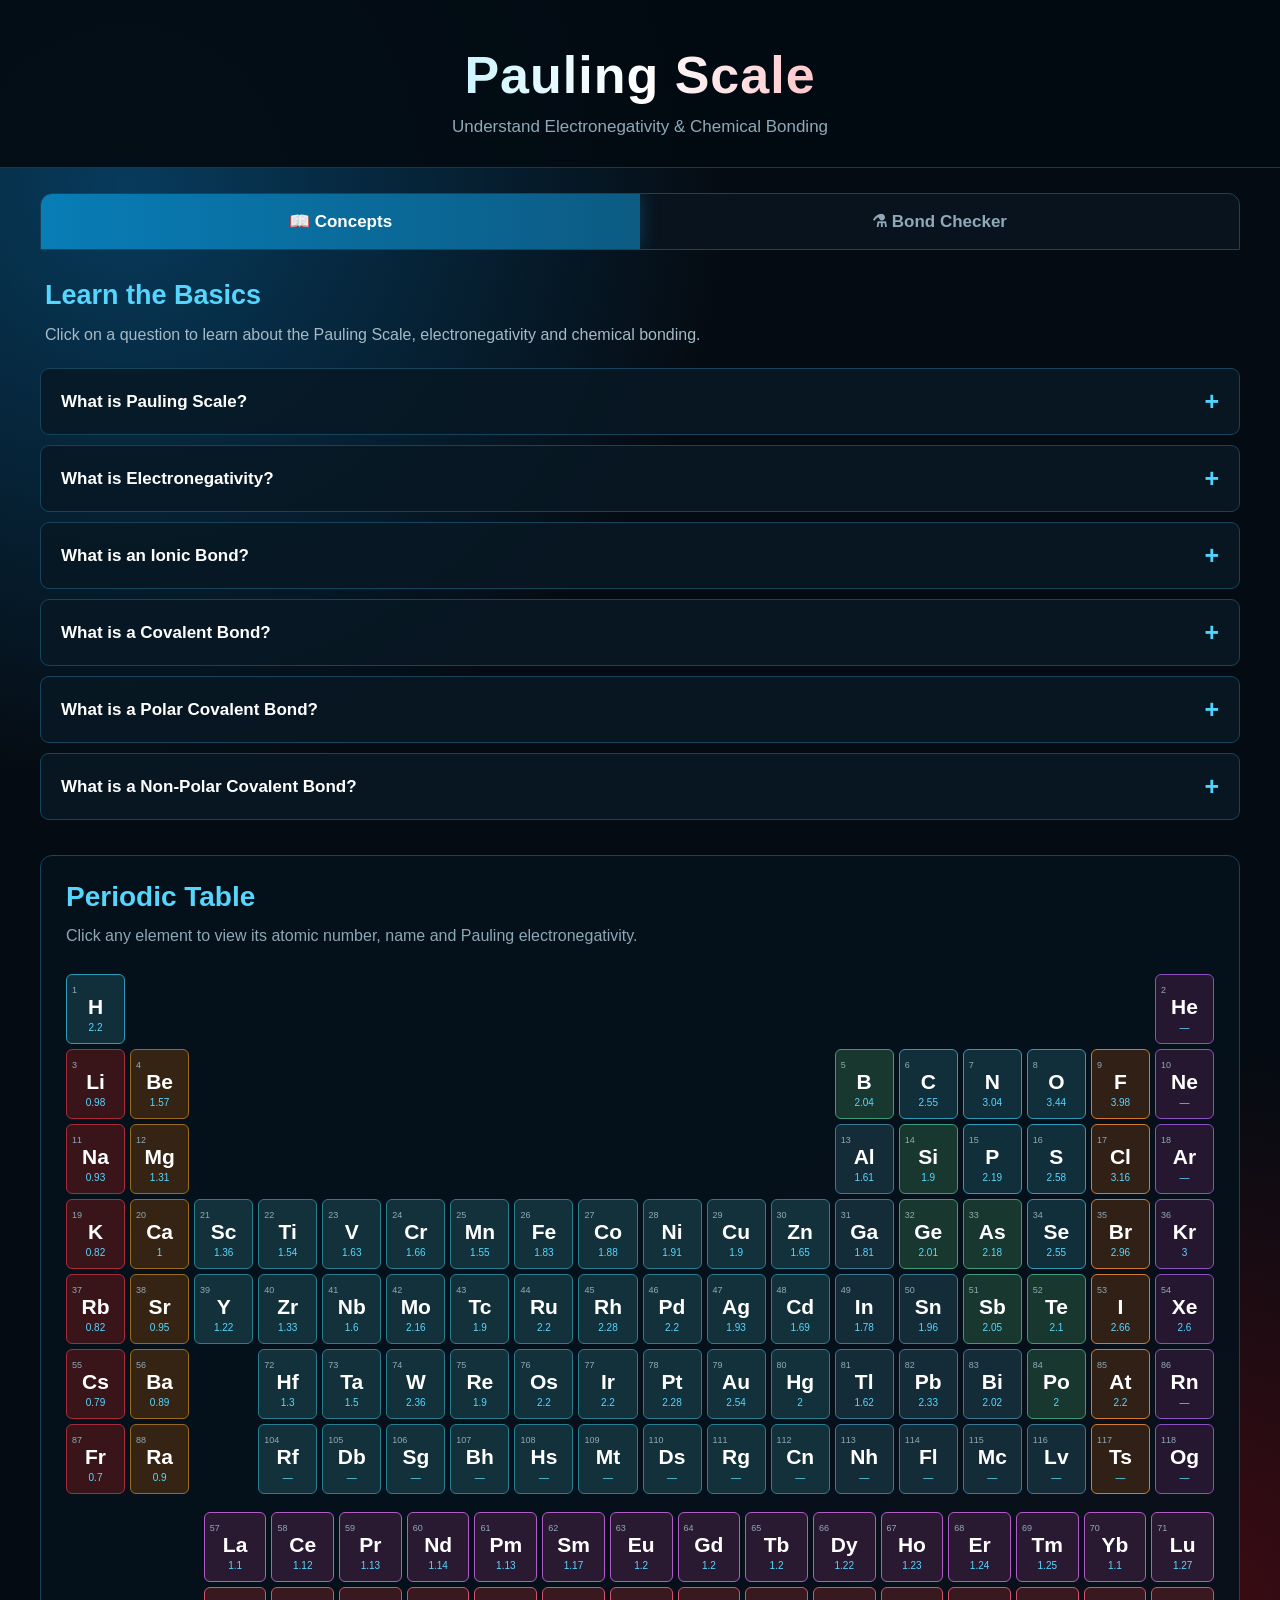
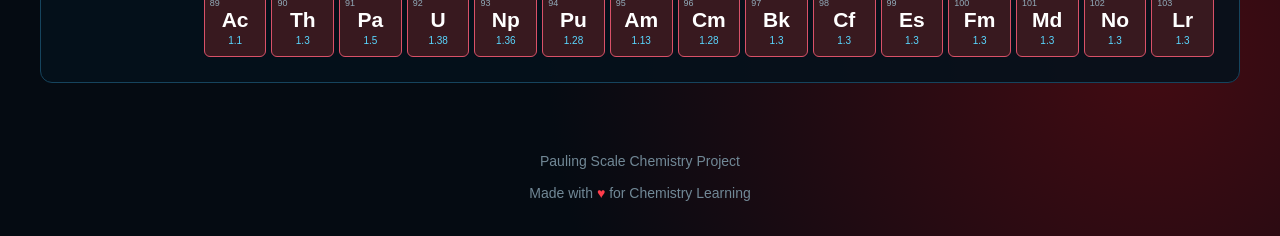
==== Pauling Scale.html @ 7f882705 "Add Pauling Scale website" ====
<!DOCTYPE html>
<html lang="en">

<head>
    <meta charset="UTF-8">
    <meta name="viewport" content="width=device-width, initial-scale=1.0">

    <title>Pauling Scale</title>

    <style>

        /* =====================================================
           GLOBAL
        ===================================================== */

        * {
            box-sizing: border-box;
            margin: 0;
            padding: 0;
        }

        body {
            font-family: Arial, sans-serif;
            background:
                radial-gradient(circle at 10% 10%, #073b5c 0%, transparent 30%),
                radial-gradient(circle at 90% 90%, #430b12 0%, transparent 30%),
                #050b12;

            color: #ffffff;
            min-height: 100vh;
        }


        /* =====================================================
           HEADER
        ===================================================== */

        header {
            text-align: center;
            padding: 45px 20px 30px;

            background: rgba(3, 10, 17, 0.9);

            border-bottom: 1px solid #14384c;
        }

        header h1 {
            font-size: 52px;
            font-weight: bold;
            letter-spacing: 1px;

            background: linear-gradient(
                90deg,
                #4ed8ff,
                #ffffff,
                #ff3848
            );

            -webkit-background-clip: text;
            -webkit-text-fill-color: transparent;
        }

        header p {
            margin-top: 12px;
            color: #8fa9b8;
            font-size: 17px;
        }


        /* =====================================================
           TABS
        ===================================================== */

        .tabs {
            width: 94%;
            max-width: 1200px;

            margin: 25px auto 0;

            display: flex;

            background: #08131d;

            border: 1px solid #17445d;

            border-radius: 12px 12px 0 0;

            overflow: hidden;
        }

        .tab-button {
            width: 50%;

            padding: 17px;

            background: transparent;

            border: none;

            color: #8fa9b8;

            font-size: 17px;
            font-weight: bold;

            cursor: pointer;

            transition: 0.3s;
        }

        .tab-button:hover {
            background: #0c2535;
            color: white;
        }

        .tab-button.active {
            background: linear-gradient(
                90deg,
                #087db6,
                #0c5b83
            );

            color: white;

            box-shadow:
                0 0 20px rgba(30, 190, 255, 0.25);
        }


        /* =====================================================
           TAB CONTENT
        ===================================================== */

        .tab-content {
            width: 94%;
            max-width: 1200px;

            margin: auto;

            display: none;

            animation: fadeIn 0.4s ease;
        }

        .tab-content.active {
            display: block;
        }

        @keyframes fadeIn {

            from {
                opacity: 0;
                transform: translateY(8px);
            }

            to {
                opacity: 1;
                transform: translateY(0);
            }

        }


        /* =====================================================
           CONCEPTS
        ===================================================== */

        .intro {
            padding: 30px 5px 20px;
        }

        .intro h2 {
            color: #55d6ff;
            margin-bottom: 10px;
            font-size: 27px;
        }

        .intro p {
            color: #a5bac5;
            line-height: 1.7;
        }


        /* =====================================================
           QUESTIONS
        ===================================================== */

        .question-box {
            margin-bottom: 10px;

            background: rgba(8, 24, 36, 0.85);

            border: 1px solid #16445d;

            border-radius: 9px;

            overflow: hidden;

            transition: 0.3s;
        }

        .question-box:hover {
            border-color: #24b9f2;

            box-shadow:
                0 0 15px rgba(20, 180, 255, 0.12);
        }

        .question {
            width: 100%;

            padding: 18px 20px;

            display: flex;
            justify-content: space-between;
            align-items: center;

            background: transparent;

            border: none;

            color: white;

            font-size: 17px;
            font-weight: bold;

            text-align: left;

            cursor: pointer;
        }

        .question span {
            color: #4fd4ff;
            font-size: 25px;

            transition: 0.3s;
        }

        .question.active span {
            transform: rotate(45deg);
            color: #ff3948;
        }

        .answer {
            max-height: 0;

            overflow: hidden;

            padding: 0 20px;

            color: #b2c7d1;

            line-height: 1.7;

            transition:
                max-height 0.35s ease,
                padding 0.35s ease;
        }

        .answer.show {
            max-height: 300px;

            padding:
                0 20px
                20px;
        }


        /* =====================================================
           PERIODIC TABLE SECTION
        ===================================================== */

        .periodic-section {

            margin-top: 35px;
            margin-bottom: 35px;

            padding: 25px;

            background: rgba(5, 17, 27, 0.9);

            border: 1px solid #16445d;

            border-radius: 12px;

            overflow-x: auto;
        }

        .periodic-title {

            color: #55d6ff;

            font-size: 28px;

            margin-bottom: 10px;

        }

        .periodic-description {

            color: #8ea7b5;

            margin-bottom: 25px;

            line-height: 1.6;

        }


        /* =====================================================
           PERIODIC TABLE GRID
        ===================================================== */

        .periodic-table {

            min-width: 1050px;

            display: grid;

            grid-template-columns:
                repeat(18, minmax(48px, 1fr));

            gap: 5px;

        }

        .element {

            min-height: 70px;

            padding: 5px;

            display: flex;

            flex-direction: column;

            align-items: center;

            justify-content: center;

            border-radius: 6px;

            border: 1px solid #24566f;

            background: #102633;

            cursor: pointer;

            transition: 0.2s;

            position: relative;

        }

        .element:hover {

            transform: scale(1.08);

            z-index: 10;

            border-color: #55d6ff;

            box-shadow:
                0 0 18px rgba(40, 200, 255, 0.45);

        }

        .element .number {

            font-size: 9px;

            color: #91aab8;

            align-self: flex-start;

        }

        .element .symbol {

            font-size: 21px;

            font-weight: bold;

            color: white;

        }

        .element .en {

            font-size: 10px;

            margin-top: 3px;

            color: #59d7ff;

        }


        /* Element categories */

        .alkali {
            background: #39151a;
            border-color: #a72b38;
        }

        .alkaline {
            background: #352414;
            border-color: #9b6a20;
        }

        .transition {
            background: #12313a;
            border-color: #287d91;
        }

        .post-transition {
            background: #142b38;
            border-color: #3b7894;
        }

        .metalloid {
            background: #18372f;
            border-color: #3b9b7b;
        }

        .nonmetal {
            background: #102f3a;
            border-color: #2d9bb7;
        }

        .halogen {
            background: #302016;
            border-color: #d47a30;
        }

        .noble {
            background: #25172f;
            border-color: #8d4fc2;
        }

        .lanthanide {
            background: #291a32;
            border-color: #b15bc5;
        }

        .actinide {
            background: #38191f;
            border-color: #d95168;
        }


        /* =====================================================
           F BLOCK
        ===================================================== */

        .f-block {

            margin-top: 18px;

            min-width: 1050px;

            display: grid;

            grid-template-columns:
                repeat(15, minmax(48px, 1fr));

            gap: 5px;

            padding-left: 12%;

        }


        /* =====================================================
           ELEMENT INFO
        ===================================================== */

        .element-info {

            margin-top: 25px;

            padding: 20px;

            display: none;

            background: #07131d;

            border: 1px solid #1c6886;

            border-radius: 10px;

        }

        .element-info.show {
            display: block;
        }

        .element-info h3 {

            color: #55d6ff;

            font-size: 25px;

            margin-bottom: 10px;

        }

        .element-info p {

            color: #b5c8d1;

            margin: 6px 0;

        }

        .element-info strong {
            color: white;
        }

        .select-element-button {

            margin-top: 15px;

            padding: 11px 18px;

            border: none;

            border-radius: 7px;

            background: #087fc1;

            color: white;

            cursor: pointer;

            font-weight: bold;

        }

        .select-element-button:hover {
            background: #0ba9e8;
        }


        /* =====================================================
           BOND CHECKER
        ===================================================== */

        .checker {

            margin-top: 35px;

            padding: 30px;

            background: rgba(7, 20, 30, 0.85);

            border: 1px solid #16445d;

            border-radius: 12px;

        }

        .checker h2 {

            color: #55d6ff;

            margin-bottom: 10px;

        }

        .checker-description {

            color: #91aab7;

            margin-bottom: 25px;

        }

        .checker-grid {

            display: grid;

            grid-template-columns: 1fr 1fr;

            gap: 25px;

        }

        .checker-card {

            padding: 22px;

            background: #081722;

            border: 1px solid #1a465e;

            border-radius: 10px;

        }

        .checker-card h3 {

            margin-bottom: 18px;

            color: white;

        }

        .symbol-card {

            border-color: rgba(255, 50, 65, 0.45);

        }


        /* =====================================================
           INPUTS
        ===================================================== */

        input {

            width: 100%;

            padding: 13px 15px;

            margin-bottom: 12px;

            background: #050d14;

            color: white;

            border: 1px solid #28526a;

            border-radius: 7px;

            outline: none;

            font-size: 15px;

        }

        input:focus {

            border-color: #28c7ff;

            box-shadow:
                0 0 10px rgba(40, 199, 255, 0.15);

        }


        /* =====================================================
           BUTTONS
        ===================================================== */

        .check-button {

            width: 100%;

            padding: 13px;

            border: none;

            border-radius: 7px;

            background:
                linear-gradient(
                    90deg,
                    #087fc1,
                    #12aee8
                );

            color: white;

            font-size: 15px;

            font-weight: bold;

            cursor: pointer;

            transition: 0.3s;

        }

        .check-button:hover {

            transform: translateY(-2px);

            box-shadow:
                0 5px 20px rgba(0, 174, 255, 0.25);

        }

        .red-button {

            background:
                linear-gradient(
                    90deg,
                    #d91f30,
                    #ff3c4b
                );

        }

        .red-button:hover {

            box-shadow:
                0 5px 20px rgba(255, 50, 65, 0.25);

        }


        /* =====================================================
           RESULT
        ===================================================== */

        .result {

            margin-top: 25px;

            padding: 20px;

            text-align: center;

            background: #050d14;

            border: 1px solid #20526b;

            border-radius: 9px;

            color: #55d6ff;

            font-size: 18px;

            min-height: 60px;

            display: flex;

            align-items: center;

            justify-content: center;

        }


        /* =====================================================
           FOOTER
        ===================================================== */

        footer {

            text-align: center;

            padding: 35px 20px;

            color: #718896;

            font-size: 14px;

        }

        footer span {
            color: #ff3c4b;
        }


        /* =====================================================
           RESPONSIVE
        ===================================================== */

        @media(max-width: 700px) {

            header h1 {
                font-size: 38px;
            }

            header p {
                font-size: 14px;
            }

            .checker-grid {
                grid-template-columns: 1fr;
            }

            .tabs {
                width: 95%;
            }

            .tab-content {
                width: 95%;
            }

            .periodic-section,
            .checker {
                padding: 18px;
            }

        }

    </style>

</head>


<body>


<!-- =====================================================
     HEADER
===================================================== -->

<header>

    <h1>Pauling Scale</h1>

    <p>
        Understand Electronegativity & Chemical Bonding
    </p>

</header>



<!-- =====================================================
     TABS
===================================================== -->

<div class="tabs">

    <button
        class="tab-button active"
        onclick="openTab('concepts', this)"
    >
        📖 Concepts
    </button>

    <button
        class="tab-button"
        onclick="openTab('checker', this)"
    >
        ⚗ Bond Checker
    </button>

</div>



<!-- =====================================================
     CONCEPTS TAB
===================================================== -->

<div
    id="concepts"
    class="tab-content active"
>


    <div class="intro">

        <h2>Learn the Basics</h2>

        <p>
            Click on a question to learn about the
            Pauling Scale, electronegativity and
            chemical bonding.
        </p>

    </div>



    <!-- QUESTION 1 -->

    <div class="question-box">

        <button
            class="question"
            onclick="toggleAnswer(this)"
        >

            What is Pauling Scale?

            <span>+</span>

        </button>

        <div class="answer">

            The Pauling scale is used to measure the
            electronegativity of chemical elements.
            It shows how strongly an atom attracts
            shared electrons in a chemical bond.

        </div>

    </div>



    <!-- QUESTION 2 -->

    <div class="question-box">

        <button
            class="question"
            onclick="toggleAnswer(this)"
        >

            What is Electronegativity?

            <span>+</span>

        </button>

        <div class="answer">

            Electronegativity is the ability of an atom
            to attract shared electrons towards itself
            in a chemical bond.

            <br><br>

            Fluorine has the highest electronegativity
            on the Pauling scale.

        </div>

    </div>



    <!-- QUESTION 3 -->

    <div class="question-box">

        <button
            class="question"
            onclick="toggleAnswer(this)"
        >

            What is an Ionic Bond?

            <span>+</span>

        </button>

        <div class="answer">

            An ionic bond is formed when electrons are
            transferred from one atom to another.

            <br><br>

            Example: NaCl

        </div>

    </div>



    <!-- QUESTION 4 -->

    <div class="question-box">

        <button
            class="question"
            onclick="toggleAnswer(this)"
        >

            What is a Covalent Bond?

            <span>+</span>

        </button>

        <div class="answer">

            A covalent bond is formed when two atoms
            share electrons with each other.

            <br><br>

            Examples: H₂, Cl₂ and CH₄.

        </div>

    </div>



    <!-- QUESTION 5 -->

    <div class="question-box">

        <button
            class="question"
            onclick="toggleAnswer(this)"
        >

            What is a Polar Covalent Bond?

            <span>+</span>

        </button>

        <div class="answer">

            A polar covalent bond occurs when electrons
            are shared unequally between two atoms due
            to their difference in electronegativity.

            <br><br>

            Example: H–Cl

        </div>

    </div>



    <!-- QUESTION 6 -->

    <div class="question-box">

        <button
            class="question"
            onclick="toggleAnswer(this)"
        >

            What is a Non-Polar Covalent Bond?

            <span>+</span>

        </button>

        <div class="answer">

            A non-polar covalent bond occurs when
            electrons are shared equally between atoms.

            <br><br>

            Examples: H₂ and Cl₂.

        </div>

    </div>



    <!-- =================================================
         PERIODIC TABLE
    ================================================= -->

    <section class="periodic-section">

        <h2 class="periodic-title">
            Periodic Table
        </h2>

        <p class="periodic-description">

            Click any element to view its atomic number,
            name and Pauling electronegativity.

        </p>


        <!-- MAIN PERIODIC TABLE -->

        <div
            id="periodicTable"
            class="periodic-table"
        ></div>


        <!-- LANTHANIDES + ACTINIDES -->

        <div
            id="fBlock"
            class="f-block"
        ></div>


        <!-- ELEMENT INFORMATION -->

        <div
            id="elementInfo"
            class="element-info"
        ></div>

    </section>


</div>



<!-- =====================================================
     BOND CHECKER TAB
===================================================== -->

<div
    id="checker"
    class="tab-content"
>


    <div class="checker">

        <h2>⚗ Check Bond Type</h2>

        <p class="checker-description">

            Enter two electronegativity values or select
            elements from the Periodic Table.

        </p>


        <div class="checker-grid">


            <!-- VALUES -->

            <div class="checker-card">

                <h3>
                    🔵 Enter Electronegativity Values
                </h3>

                <input
                    type="number"
                    id="val1"
                    step="0.01"
                    placeholder="Element 1 EN"
                >

                <input
                    type="number"
                    id="val2"
                    step="0.01"
                    placeholder="Element 2 EN"
                >

                <button
                    class="check-button"
                    onclick="calculateBond()"
                >
                    Check Bond Type
                </button>

            </div>



            <!-- SYMBOLS -->

            <div class="checker-card symbol-card">

                <h3>
                    🔴 Enter Element Symbols
                </h3>

                <input
                    type="text"
                    id="el1"
                    placeholder="Element 1 (e.g., H)"
                >

                <input
                    type="text"
                    id="el2"
                    placeholder="Element 2 (e.g., O)"
                >

                <button
                    class="check-button red-button"
                    onclick="getFromBackend()"
                >
                    Check Using Symbols
                </button>

            </div>

        </div>


        <div
            class="result"
            id="result"
        >

            Enter values or select elements
            to check the bond type.

        </div>

    </div>

</div>



<!-- =====================================================
     FOOTER
===================================================== -->

<footer>

    Pauling Scale Chemistry Project

    <br><br>

    Made with <span>♥</span> for Chemistry Learning

</footer>



<script>


/* =====================================================
   PERIODIC TABLE DATA

   [atomic number, symbol, name, electronegativity,
    category, period, group]
===================================================== */

const elements = [

    [1,"H","Hydrogen",2.20,"nonmetal",1,1],
    [2,"He","Helium",null,"noble",1,18],

    [3,"Li","Lithium",0.98,"alkali",2,1],
    [4,"Be","Beryllium",1.57,"alkaline",2,2],
    [5,"B","Boron",2.04,"metalloid",2,13],
    [6,"C","Carbon",2.55,"nonmetal",2,14],
    [7,"N","Nitrogen",3.04,"nonmetal",2,15],
    [8,"O","Oxygen",3.44,"nonmetal",2,16],
    [9,"F","Fluorine",3.98,"halogen",2,17],
    [10,"Ne","Neon",null,"noble",2,18],

    [11,"Na","Sodium",0.93,"alkali",3,1],
    [12,"Mg","Magnesium",1.31,"alkaline",3,2],
    [13,"Al","Aluminium",1.61,"post-transition",3,13],
    [14,"Si","Silicon",1.90,"metalloid",3,14],
    [15,"P","Phosphorus",2.19,"nonmetal",3,15],
    [16,"S","Sulfur",2.58,"nonmetal",3,16],
    [17,"Cl","Chlorine",3.16,"halogen",3,17],
    [18,"Ar","Argon",null,"noble",3,18],

    [19,"K","Potassium",0.82,"alkali",4,1],
    [20,"Ca","Calcium",1.00,"alkaline",4,2],
    [21,"Sc","Scandium",1.36,"transition",4,3],
    [22,"Ti","Titanium",1.54,"transition",4,4],
    [23,"V","Vanadium",1.63,"transition",4,5],
    [24,"Cr","Chromium",1.66,"transition",4,6],
    [25,"Mn","Manganese",1.55,"transition",4,7],
    [26,"Fe","Iron",1.83,"transition",4,8],
    [27,"Co","Cobalt",1.88,"transition",4,9],
    [28,"Ni","Nickel",1.91,"transition",4,10],
    [29,"Cu","Copper",1.90,"transition",4,11],
    [30,"Zn","Zinc",1.65,"transition",4,12],
    [31,"Ga","Gallium",1.81,"post-transition",4,13],
    [32,"Ge","Germanium",2.01,"metalloid",4,14],
    [33,"As","Arsenic",2.18,"metalloid",4,15],
    [34,"Se","Selenium",2.55,"nonmetal",4,16],
    [35,"Br","Bromine",2.96,"halogen",4,17],
    [36,"Kr","Krypton",3.00,"noble",4,18],

    [37,"Rb","Rubidium",0.82,"alkali",5,1],
    [38,"Sr","Strontium",0.95,"alkaline",5,2],
    [39,"Y","Yttrium",1.22,"transition",5,3],
    [40,"Zr","Zirconium",1.33,"transition",5,4],
    [41,"Nb","Niobium",1.60,"transition",5,5],
    [42,"Mo","Molybdenum",2.16,"transition",5,6],
    [43,"Tc","Technetium",1.90,"transition",5,7],
    [44,"Ru","Ruthenium",2.20,"transition",5,8],
    [45,"Rh","Rhodium",2.28,"transition",5,9],
    [46,"Pd","Palladium",2.20,"transition",5,10],
    [47,"Ag","Silver",1.93,"transition",5,11],
    [48,"Cd","Cadmium",1.69,"transition",5,12],
    [49,"In","Indium",1.78,"post-transition",5,13],
    [50,"Sn","Tin",1.96,"post-transition",5,14],
    [51,"Sb","Antimony",2.05,"metalloid",5,15],
    [52,"Te","Tellurium",2.10,"metalloid",5,16],
    [53,"I","Iodine",2.66,"halogen",5,17],
    [54,"Xe","Xenon",2.60,"noble",5,18],

    [55,"Cs","Cesium",0.79,"alkali",6,1],
    [56,"Ba","Barium",0.89,"alkaline",6,2],
    [57,"La","Lanthanum",1.10,"lanthanide",6,3],
    [58,"Ce","Cerium",1.12,"lanthanide",6,4],
    [59,"Pr","Praseodymium",1.13,"lanthanide",6,5],
    [60,"Nd","Neodymium",1.14,"lanthanide",6,6],
    [61,"Pm","Promethium",1.13,"lanthanide",6,7],
    [62,"Sm","Samarium",1.17,"lanthanide",6,8],
    [63,"Eu","Europium",1.20,"lanthanide",6,9],
    [64,"Gd","Gadolinium",1.20,"lanthanide",6,10],
    [65,"Tb","Terbium",1.20,"lanthanide",6,11],
    [66,"Dy","Dysprosium",1.22,"lanthanide",6,12],
    [67,"Ho","Holmium",1.23,"lanthanide",6,13],
    [68,"Er","Erbium",1.24,"lanthanide",6,14],
    [69,"Tm","Thulium",1.25,"lanthanide",6,15],
    [70,"Yb","Ytterbium",1.10,"lanthanide",6,16],
    [71,"Lu","Lutetium",1.27,"lanthanide",6,17],

    [72,"Hf","Hafnium",1.30,"transition",6,4],
    [73,"Ta","Tantalum",1.50,"transition",6,5],
    [74,"W","Tungsten",2.36,"transition",6,6],
    [75,"Re","Rhenium",1.90,"transition",6,7],
    [76,"Os","Osmium",2.20,"transition",6,8],
    [77,"Ir","Iridium",2.20,"transition",6,9],
    [78,"Pt","Platinum",2.28,"transition",6,10],
    [79,"Au","Gold",2.54,"transition",6,11],
    [80,"Hg","Mercury",2.00,"transition",6,12],
    [81,"Tl","Thallium",1.62,"post-transition",6,13],
    [82,"Pb","Lead",2.33,"post-transition",6,14],
    [83,"Bi","Bismuth",2.02,"post-transition",6,15],
    [84,"Po","Polonium",2.00,"metalloid",6,16],
    [85,"At","Astatine",2.20,"halogen",6,17],
    [86,"Rn","Radon",null,"noble",6,18],

    [87,"Fr","Francium",0.70,"alkali",7,1],
    [88,"Ra","Radium",0.90,"alkaline",7,2],
    [89,"Ac","Actinium",1.10,"actinide",7,3],
    [90,"Th","Thorium",1.30,"actinide",7,4],
    [91,"Pa","Protactinium",1.50,"actinide",7,5],
    [92,"U","Uranium",1.38,"actinide",7,6],
    [93,"Np","Neptunium",1.36,"actinide",7,7],
    [94,"Pu","Plutonium",1.28,"actinide",7,8],
    [95,"Am","Americium",1.13,"actinide",7,9],
    [96,"Cm","Curium",1.28,"actinide",7,10],
    [97,"Bk","Berkelium",1.30,"actinide",7,11],
    [98,"Cf","Californium",1.30,"actinide",7,12],
    [99,"Es","Einsteinium",1.30,"actinide",7,13],
    [100,"Fm","Fermium",1.30,"actinide",7,14],
    [101,"Md","Mendelevium",1.30,"actinide",7,15],
    [102,"No","Nobelium",1.30,"actinide",7,16],
    [103,"Lr","Lawrencium",1.30,"actinide",7,17],

    [104,"Rf","Rutherfordium",null,"transition",7,4],
    [105,"Db","Dubnium",null,"transition",7,5],
    [106,"Sg","Seaborgium",null,"transition",7,6],
    [107,"Bh","Bohrium",null,"transition",7,7],
    [108,"Hs","Hassium",null,"transition",7,8],
    [109,"Mt","Meitnerium",null,"transition",7,9],
    [110,"Ds","Darmstadtium",null,"transition",7,10],
    [111,"Rg","Roentgenium",null,"transition",7,11],
    [112,"Cn","Copernicium",null,"transition",7,12],
    [113,"Nh","Nihonium",null,"post-transition",7,13],
    [114,"Fl","Flerovium",null,"post-transition",7,14],
    [115,"Mc","Moscovium",null,"post-transition",7,15],
    [116,"Lv","Livermorium",null,"post-transition",7,16],
    [117,"Ts","Tennessine",null,"halogen",7,17],
    [118,"Og","Oganesson",null,"noble",7,18]

];



/* =====================================================
   CREATE PERIODIC TABLE
===================================================== */

const table =
    document.getElementById("periodicTable");

const fBlock =
    document.getElementById("fBlock");


elements.forEach(element => {

    const [
        number,
        symbol,
        name,
        en,
        category,
        period,
        group
    ] = element;


    /*
        Lanthanides and Actinides
        are displayed separately.
    */

    if (
        category === "lanthanide" ||
        category === "actinide"
    ) {
        return;
    }


    const box =
        createElementBox(element);


    box.style.gridColumn = group;

    box.style.gridRow = period;

    table.appendChild(box);

});



/* =====================================================
   F-BLOCK
===================================================== */

elements
    .filter(e =>
        e[4] === "lanthanide" ||
        e[4] === "actinide"
    )
    .forEach(element => {

        const box =
            createElementBox(element);

        fBlock.appendChild(box);

    });



/* =====================================================
   CREATE ELEMENT BOX
===================================================== */

function createElementBox(element) {

    const [
        number,
        symbol,
        name,
        en,
        category
    ] = element;


    const box =
        document.createElement("div");


    box.className =
        "element " + category;


    box.innerHTML = `

        <div class="number">
            ${number}
        </div>

        <div class="symbol">
            ${symbol}
        </div>

        <div class="en">
            ${en !== null ? en : "—"}
        </div>

    `;


    box.title =
        name;


    box.onclick =
        function() {

            showElement(element);

        };


    return box;

}



/* =====================================================
   SHOW ELEMENT INFORMATION
===================================================== */

function showElement(element) {

    const [
        number,
        symbol,
        name,
        en,
        category
    ] = element;


    const info =
        document.getElementById("elementInfo");


    info.classList.add("show");


    info.innerHTML = `

        <h3>
            ${name} (${symbol})
        </h3>

        <p>
            <strong>Atomic Number:</strong>
            ${number}
        </p>

        <p>
            <strong>Element:</strong>
            ${name}
        </p>

        <p>
            <strong>Symbol:</strong>
            ${symbol}
        </p>

        <p>
            <strong>Pauling Electronegativity:</strong>
            ${en !== null ? en : "Not available"}
        </p>

        <p>
            <strong>Category:</strong>
            ${category}
        </p>

        ${
            en !== null
            ?
            `
            <button
                class="select-element-button"
                onclick="selectElement('${symbol}', ${en})"
            >
                Use This Element in Bond Checker
            </button>
            `
            :
            `
            <p>
                Electronegativity value is not
                available for this element.
            </p>
            `
        }

    `;

}



/* =====================================================
   SELECT ELEMENT FOR BOND CHECKER
===================================================== */

let selectedElement = 0;


function selectElement(symbol, en) {

    if (selectedElement === 0) {

        document.getElementById("val1").value =
            en;

        document.getElementById("el1").value =
            symbol;

        selectedElement = 1;


        document.getElementById("result").innerText =
            `${symbol} selected as Element 1. Select another element.`;

    }

    else {

        document.getElementById("val2").value =
            en;

        document.getElementById("el2").value =
            symbol;

        selectedElement = 0;


        calculateBond();

    }


    /*
        Automatically open Bond Checker
    */

    document
        .querySelectorAll(".tab-button")
        .forEach(button =>
            button.classList.remove("active")
        );


    document
        .querySelectorAll(".tab-content")
        .forEach(tab =>
            tab.classList.remove("active")
        );


    document
        .querySelectorAll(".tab-button")[1]
        .classList.add("active");


    document
        .getElementById("checker")
        .classList.add("active");


    window.scrollTo({
        top: 0,
        behavior: "smooth"
    });

}



/* =====================================================
   TAB SYSTEM
===================================================== */

function openTab(tabName, button) {

    document
        .querySelectorAll(".tab-content")
        .forEach(tab => {

            tab.classList.remove("active");

        });


    document
        .querySelectorAll(".tab-button")
        .forEach(btn => {

            btn.classList.remove("active");

        });


    document
        .getElementById(tabName)
        .classList.add("active");


    button.classList.add("active");

}



/* =====================================================
   QUESTION / ANSWER
===================================================== */

function toggleAnswer(button) {

    const answer =
        button.nextElementSibling;


    const isOpen =
        answer.classList.contains("show");


    document
        .querySelectorAll(".answer")
        .forEach(item => {

            item.classList.remove("show");

        });


    document
        .querySelectorAll(".question")
        .forEach(item => {

            item.classList.remove("active");

        });


    if (!isOpen) {

        answer.classList.add("show");

        button.classList.add("active");

    }

}



/* =====================================================
   BOND CALCULATOR
===================================================== */

function calculateBond() {

    const a =
        parseFloat(
            document.getElementById("val1").value
        );


    const b =
        parseFloat(
            document.getElementById("val2").value
        );


    const result =
        document.getElementById("result");


    if (isNaN(a) || isNaN(b)) {

        result.innerText =
            "⚠ Please enter both electronegativity values.";

        return;

    }


    const diff =
        Math.abs(a - b);


    let type;


    if (diff > 1.7) {

        type =
            "Ionic Bond";

    }

    else if (diff > 0.4) {

        type =
            "Polar Covalent Bond";

    }

    else {

        type =
            "Non-Polar Covalent Bond";

    }


    result.innerText =
        `Difference: ${diff.toFixed(2)} → ${type}`;

}



/* =====================================================
   BACKEND CONNECTION
===================================================== */

function getFromBackend() {

    const el1 =
        document
            .getElementById("el1")
            .value
            .trim();


    const el2 =
        document
            .getElementById("el2")
            .value
            .trim();


    const result =
        document.getElementById("result");


    if (!el1 || !el2) {

        result.innerText =
            "⚠ Please enter both element symbols.";

        return;

    }


    const url =
        `http://127.0.0.1:5000/calculate?el1=${encodeURIComponent(el1)}&el2=${encodeURIComponent(el2)}`;


    result.innerText =
        "⏳ Checking...";


    fetch(url)

        .then(response => {

            if (!response.ok) {

                throw new Error(
                    "Server Error"
                );

            }

            return response.json();

        })

        .then(data => {

            result.innerText =
                `Difference: ${data.diff} → ${data.type}`;

        })

        .catch(error => {

            console.log(error);

            result.innerText =
                "❌ Backend not connected.";

        });

}

</script>


</body>

</html>
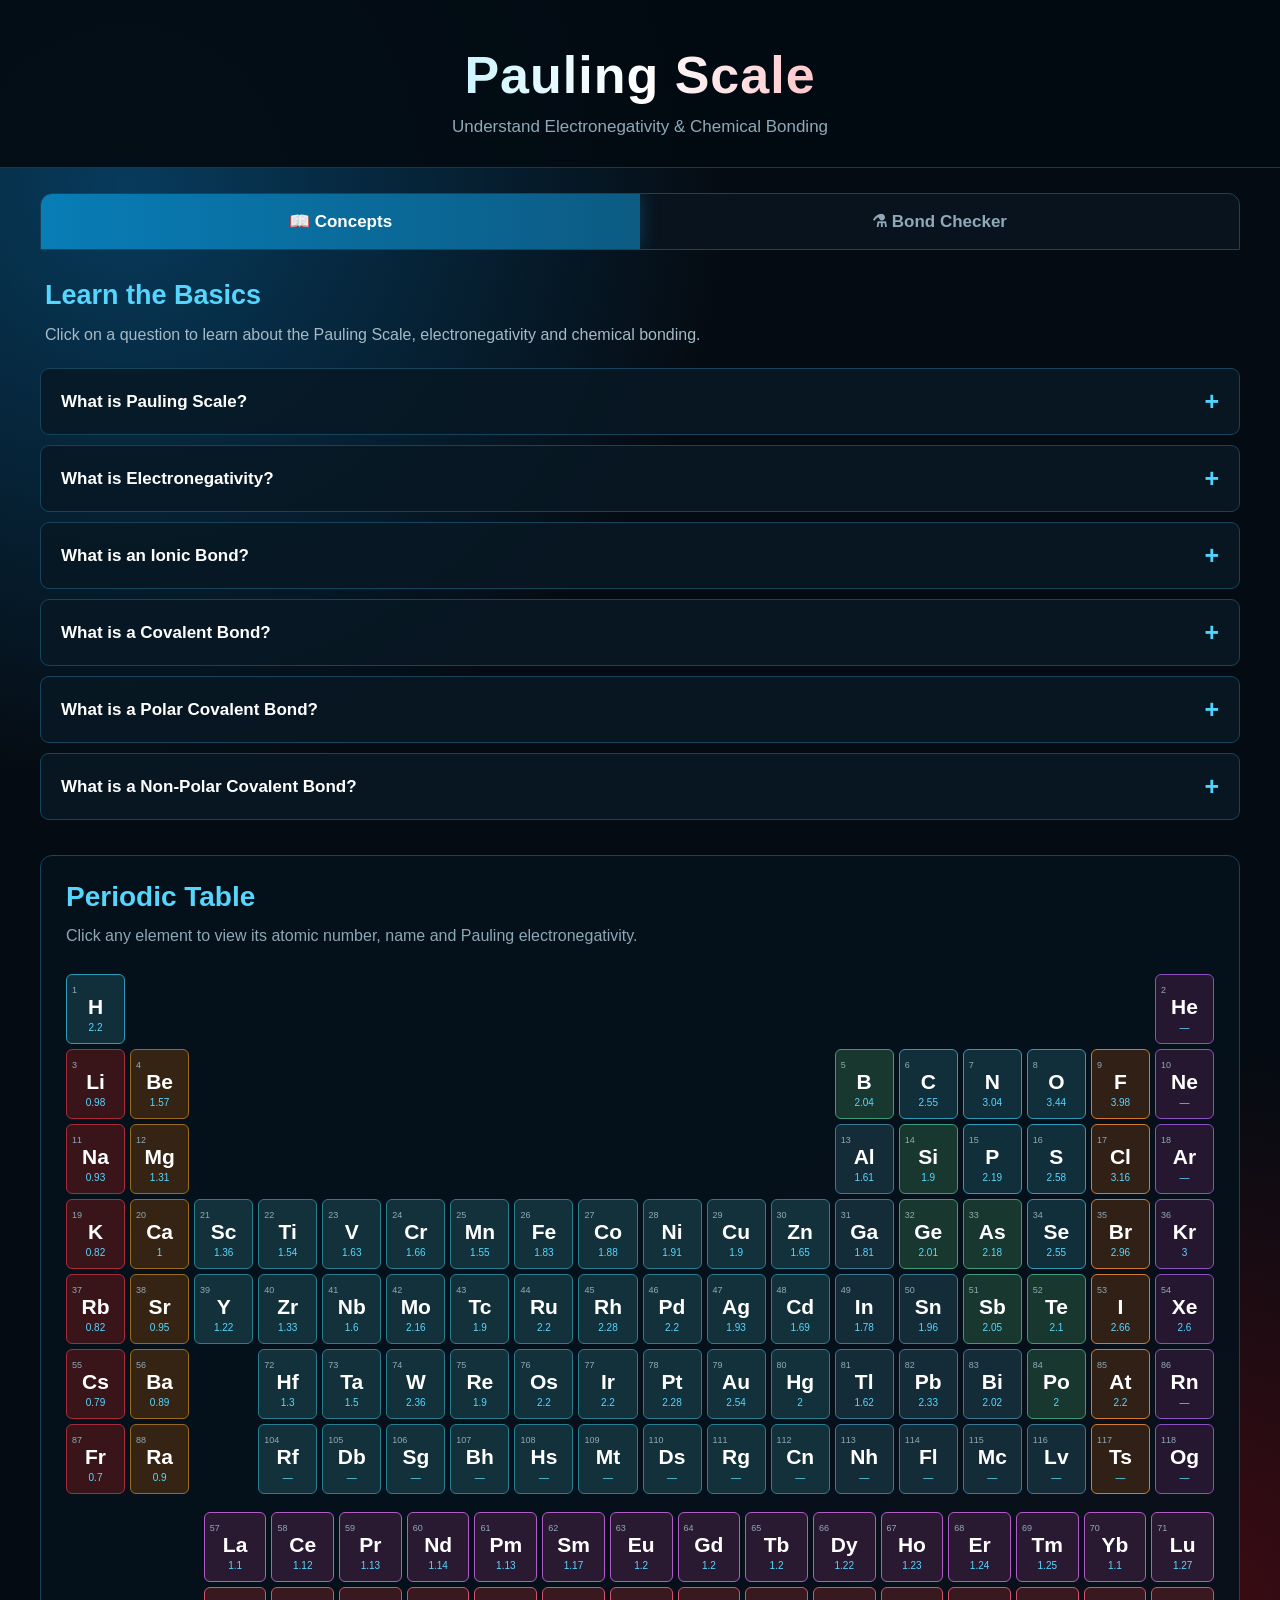
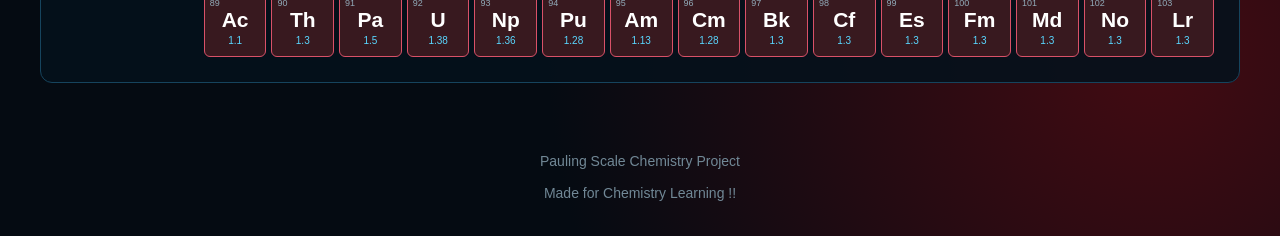
==== commit fc454f9c: "Add element search feature" ====
--- a/Pauling Scale.html
+++ b/Pauling Scale.html
@@ -1213,7 +1213,7 @@
 
     <br><br>
 
-    Made with <span>♥</span> for Chemistry Learning
+    Made for Chemistry Learning !!
 
 </footer>
 
